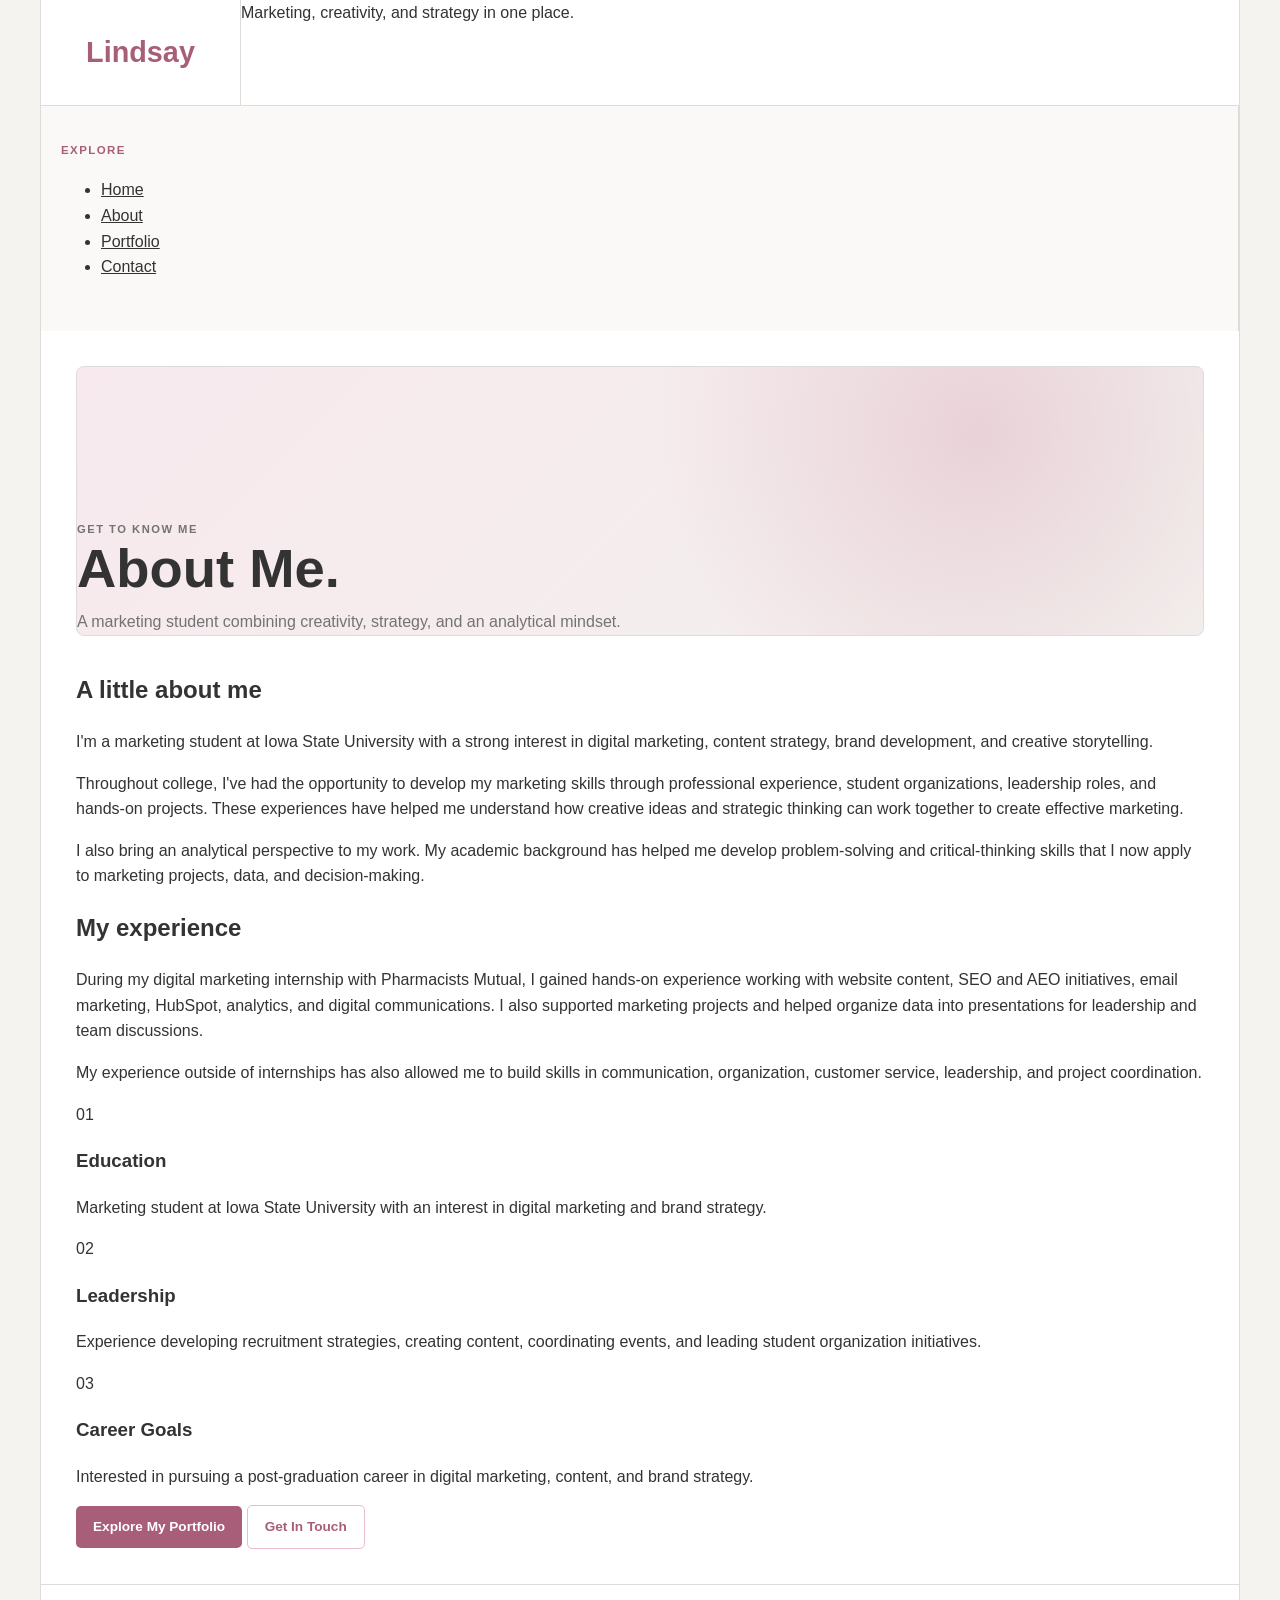
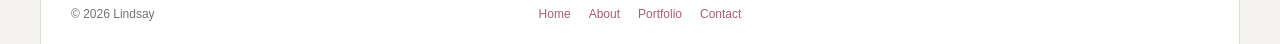
==== about.html @ ddfa50b0 "Create about.html" ====
<!DOCTYPE html>
<html lang="en">

<head>
    <meta charset="UTF-8">
    <meta name="viewport" content="width=device-width, initial-scale=1.0">

    <title>Lindsay | About</title>

    <link rel="stylesheet" href="styles.css">
</head>


<body>

    <div class="site-wrapper">


        <!-- HEADER -->

        <header class="site-header">

            <div class="header-top">

                <a href="index.html" class="logo">
                    Lindsay
                </a>

                <div class="header-description">
                    Marketing, creativity, and strategy in one place.
                </div>

            </div>

            <div id="navigation"></div>

        </header>



        <!-- WEBSITE CONTENT -->

        <div class="content-grid">


            <!-- LEFT SIDEBAR -->

            <aside class="left-sidebar">

                <div class="sidebar-title">
                    Explore
                </div>

                <ul class="sidebar-links">

                    <li>
                        <a href="index.html">
                            Home
                        </a>
                    </li>

                    <li>
                        <a href="about.html">
                            About
                        </a>
                    </li>

                    <li>
                        <a href="portfolio.html">
                            Portfolio
                        </a>
                    </li>

                    <li>
                        <a href="contact.html">
                            Contact
                        </a>
                    </li>

                </ul>

            </aside>



            <!-- MAIN CONTENT -->

            <main class="main-content">


                <!-- PAGE INTRO -->

                <section class="hero">

                    <div class="hero-content">

                        <p class="eyebrow">
                            GET TO KNOW ME
                        </p>

                        <h1>
                            About <span>Me.</span>
                        </h1>

                        <p>
                            A marketing student combining creativity,
                            strategy, and an analytical mindset.
                        </p>

                    </div>

                </section>



                <!-- ABOUT ME -->

                <section>

                    <h2 class="content-title">
                        A little about me
                    </h2>

                    <p>
                        I'm a marketing student at Iowa State University
                        with a strong interest in digital marketing,
                        content strategy, brand development, and creative
                        storytelling.
                    </p>

                    <p>
                        Throughout college, I've had the opportunity to
                        develop my marketing skills through professional
                        experience, student organizations, leadership roles,
                        and hands-on projects. These experiences have helped
                        me understand how creative ideas and strategic
                        thinking can work together to create effective
                        marketing.
                    </p>

                    <p>
                        I also bring an analytical perspective to my work.
                        My academic background has helped me develop
                        problem-solving and critical-thinking skills that
                        I now apply to marketing projects, data, and
                        decision-making.
                    </p>

                </section>



                <!-- EXPERIENCE -->

                <section>

                    <h2 class="content-title">
                        My experience
                    </h2>

                    <p>
                        During my digital marketing internship with
                        Pharmacists Mutual, I gained hands-on experience
                        working with website content, SEO and AEO initiatives,
                        email marketing, HubSpot, analytics, and digital
                        communications. I also supported marketing projects
                        and helped organize data into presentations for
                        leadership and team discussions.
                    </p>

                    <p>
                        My experience outside of internships has also allowed
                        me to build skills in communication, organization,
                        customer service, leadership, and project
                        coordination.
                    </p>

                </section>



                <!-- THREE CARDS -->

                <div class="card-grid">


                    <article class="card">

                        <div class="card-number">
                            01
                        </div>

                        <h3>
                            Education
                        </h3>

                        <p>
                            Marketing student at Iowa State University
                            with an interest in digital marketing and
                            brand strategy.
                        </p>

                    </article>



                    <article class="card">

                        <div class="card-number">
                            02
                        </div>

                        <h3>
                            Leadership
                        </h3>

                        <p>
                            Experience developing recruitment strategies,
                            creating content, coordinating events, and
                            leading student organization initiatives.
                        </p>

                    </article>



                    <article class="card">

                        <div class="card-number">
                            03
                        </div>

                        <h3>
                            Career Goals
                        </h3>

                        <p>
                            Interested in pursuing a post-graduation career
                            in digital marketing, content, and brand strategy.
                        </p>

                    </article>


                </div>



                <!-- BUTTON -->

                <div class="hero-buttons">

                    <a href="portfolio.html" class="button">
                        Explore My Portfolio
                    </a>

                    <a href="contact.html" class="button button-outline">
                        Get In Touch
                    </a>

                </div>


            </main>

        </div>



        <!-- FOOTER -->

        <footer class="site-footer">

            <p>
                © 2026 Lindsay
            </p>

            <div class="footer-links">

                <a href="index.html">
                    Home
                </a>

                <a href="about.html">
                    About
                </a>

                <a href="portfolio.html">
                    Portfolio
                </a>

                <a href="contact.html">
                    Contact
                </a>

            </div>

        </footer>


    </div>


    <script src="nav.js"></script>

</body>

</html>
---- styles.css ----
/* =========================================
   COLOR VARIABLES
========================================= */

:root {

    --background: #f4f3f0;

    --white: #ffffff;

    --soft-pink: #f7e8ed;

    --light-pink: #e8bdca;

    --pink: #c77f99;

    --dark-pink: #a85e78;

    --text: #333333;

    --muted: #737373;

    --border: #dedbd8;

}


/* =========================================
   GENERAL
========================================= */

* {
    box-sizing: border-box;
}


html {
    scroll-behavior: smooth;
}


body {

    margin: 0;

    font-family:
        Arial,
        Helvetica,
        sans-serif;

    color: var(--text);

    background: var(--background);

    line-height: 1.6;

}


a {
    color: inherit;
}


.site-wrapper {

    width: min(1200px, 94vw);

    min-height: 100vh;

    margin: 0 auto;

    background: var(--white);

    border-left: 1px solid var(--border);

    border-right: 1px solid var(--border);

}



/* =========================================
   HEADER
========================================= */

.site-header {

    border-bottom: 1px solid var(--border);

}


.header-top {

    display: grid;

    grid-template-columns: 200px 1fr;

    min-height: 105px;

}


.logo {

    display: flex;

    align-items: center;

    justify-content: center;

    padding: 20px;

    color: var(--dark-pink);

    text-decoration: none;

    font-size: 1.8rem;

    font-weight: 700;

    border-right: 1px solid var(--border);

}


.header-info {

    display: flex;

    align-items: center;

    padding: 25px 35px;

}


.header-info p {

    max-width: 650px;

    margin: 0;

    color: var(--muted);

    font-size: 0.9rem;

}



/* =========================================
   PRIMARY NAVIGATION
========================================= */

.primary-nav {

    border-top: 1px solid var(--border);

    background: var(--white);

}


.nav-list {

    display: flex;

    justify-content: center;

    align-items: center;

    gap: 0;

    list-style: none;

    margin: 0;

    padding: 0;

}


.nav-list li {
    margin: 0;
}


.nav-list a {

    display: block;

    padding: 12px 30px;

    color: var(--text);

    text-decoration: none;

    font-size: 0.9rem;

    border-left: 1px solid transparent;

    border-right: 1px solid transparent;

    transition: 0.2s ease;

}


.nav-list a:hover {

    color: var(--dark-pink);

    background: var(--soft-pink);

}


.nav-list a.active {

    color: var(--dark-pink);

    background: var(--soft-pink);

}



/* =========================================
   MAIN THREE-COLUMN LAYOUT
========================================= */

.website-layout {

    display: grid;

    grid-template-columns:
        180px
        minmax(0, 1fr)
        210px;

    min-height: 650px;

}



/* =========================================
   LEFT SIDEBAR
========================================= */

.left-sidebar {

    padding: 35px 20px;

    background: #faf9f7;

    border-right: 1px solid var(--border);

}


.sidebar-title {

    margin: 0 0 18px;

    color: var(--dark-pink);

    font-size: 0.72rem;

    font-weight: 700;

    text-transform: uppercase;

    letter-spacing: 1.4px;

}


.sidebar-nav {

    list-style: none;

    padding: 0;

    margin: 0;

}


.sidebar-nav li {

    margin-bottom: 4px;

}


.sidebar-nav a {

    display: block;

    padding: 8px 10px;

    color: var(--muted);

    text-decoration: none;

    border-radius: 5px;

    font-size: 0.86rem;

    transition: 0.2s ease;

}


.sidebar-nav a:hover {

    color: var(--dark-pink);

    background: var(--soft-pink);

}



/* =========================================
   MAIN CONTENT
========================================= */

.main-content {

    min-width: 0;

    padding: 35px;

}



/* =========================================
   HERO
========================================= */

.hero {

    position: relative;

    min-height: 270px;

    margin-bottom: 35px;

    display: flex;

    align-items: flex-end;

    overflow: hidden;

    border-radius: 8px;

    background:

        linear-gradient(
            135deg,
            #f7e9ee,
            #f3f0ed
        );

    border: 1px solid var(--border);

}


/*
    This is currently a styled placeholder.

    Later, you can replace the background
    with an actual image.
*/

.hero::before {

    content: "";

    position: absolute;

    inset: 0;

    background:

        radial-gradient(
            circle at 80% 25%,
            rgba(199, 127, 153, 0.25),
            transparent 35%
        );

}


.hero-overlay {

    position: relative;

    z-index: 1;

    padding: 35px;

}


.hero h1 {

    margin: 0 0 10px;

    font-size: clamp(2rem, 5vw, 3.4rem);

    line-height: 1.1;

}


.hero p {

    max-width: 560px;

    margin: 0;

    color: var(--muted);

}



/* =========================================
   EYEBROW
========================================= */

.eyebrow {

    margin: 0 0 10px;

    color: var(--dark-pink);

    font-size: 0.7rem;

    font-weight: 700;

    letter-spacing: 1.5px;

}



/* =========================================
   MAIN CONTENT
========================================= */

.content-section {

    max-width: 720px;

}


.content-section h2 {

    margin: 0 0 20px;

    font-size: 1.8rem;

    line-height: 1.3;

}


.content-section p {

    color: var(--muted);

    font-size: 0.93rem;

}



/* =========================================
   BUTTONS
========================================= */

.content-buttons {

    display: flex;

    flex-wrap: wrap;

    gap: 10px;

    margin-top: 25px;

}


.button {

    display: inline-block;

    padding: 10px 17px;

    color: white;

    background: var(--dark-pink);

    border-radius: 5px;

    text-decoration: none;

    font-size: 0.85rem;

    font-weight: 600;

    transition: 0.2s ease;

}


.button:hover {

    background: #8f5067;

    transform: translateY(-1px);

}


.button-outline {

    color: var(--dark-pink);

    background: white;

    border: 1px solid var(--light-pink);

}


.button-outline:hover {

    background: var(--soft-pink);

}



/* =========================================
   RIGHT SIDEBAR
========================================= */

.right-sidebar {

    padding: 35px 18px;

    border-left: 1px solid var(--border);

    background: #fcfbfa;

}


.sticky-content {

    position: sticky;

    top: 25px;

}


.side-card {

    padding: 15px 0;

    margin-bottom: 15px;

    border-bottom: 1px solid var(--border);

}


.side-card h3 {

    margin: 0 0 5px;

    font-size: 0.95rem;

}


.side-card p {

    margin: 0 0 8px;

    color: var(--muted);

    font-size: 0.78rem;

    line-height: 1.5;

}


.side-card a {

    color: var(--dark-pink);

    text-decoration: none;

    font-size: 0.76rem;

    font-weight: 600;

}


.side-card a:hover {

    text-decoration: underline;

}



/* =========================================
   SOCIAL LINKS
========================================= */

.social-links {

    margin-top: 30px;

}


.social-links a {

    display: block;

    margin-bottom: 8px;

    color: var(--muted);

    text-decoration: none;

    font-size: 0.8rem;

}


.social-links a:hover {

    color: var(--dark-pink);

}



/* =========================================
   FOOTER
========================================= */

.site-footer {

    display: grid;

    grid-template-columns: 1fr auto 1fr;

    align-items: center;

    gap: 20px;

    padding: 20px 30px;

    border-top: 1px solid var(--border);

    color: var(--muted);

    font-size: 0.75rem;

}


.site-footer p {

    margin: 0;

}


.site-footer > div:last-child {

    text-align: right;

}


.site-footer a {

    color: var(--dark-pink);

    text-decoration: none;

}


.footer-links {

    display: flex;

    gap: 18px;

}


.footer-links a:hover {

    text-decoration: underline;

}



/* =========================================
   TABLET
========================================= */

@media (max-width: 900px) {

    .website-layout {

        grid-template-columns:
            150px
            minmax(0, 1fr);

    }


    .right-sidebar {

        display: none;

    }

}



/* =========================================
   MOBILE
========================================= */

@media (max-width: 650px) {

    .header-top {

        grid-template-columns: 1fr;

    }


    .logo {

        min-height: 75px;

        border-right: none;

        border-bottom: 1px solid var(--border);

    }


    .header-info {

        padding: 20px 25px;

    }


    .nav-list {

        flex-wrap: wrap;

    }


    .nav-list a {

        padding: 10px 15px;

    }


    .website-layout {

        grid-template-columns: 1fr;

    }


    .left-sidebar {

        border-right: none;

        border-bottom: 1px solid var(--border);

        padding: 20px 25px;

    }


    .sidebar-nav {

        display: flex;

        flex-wrap: wrap;

        gap: 5px;

    }


    .sidebar-nav li {

        margin: 0;

    }


    .main-content {

        padding: 25px;

    }


    .hero {

        min-height: 300px;

    }


    .site-footer {

        grid-template-columns: 1fr;

        text-align: center;

    }


    .site-footer > div:last-child {

        text-align: center;

    }


    .footer-links {

        justify-content: center;

        flex-wrap: wrap;

    }

}
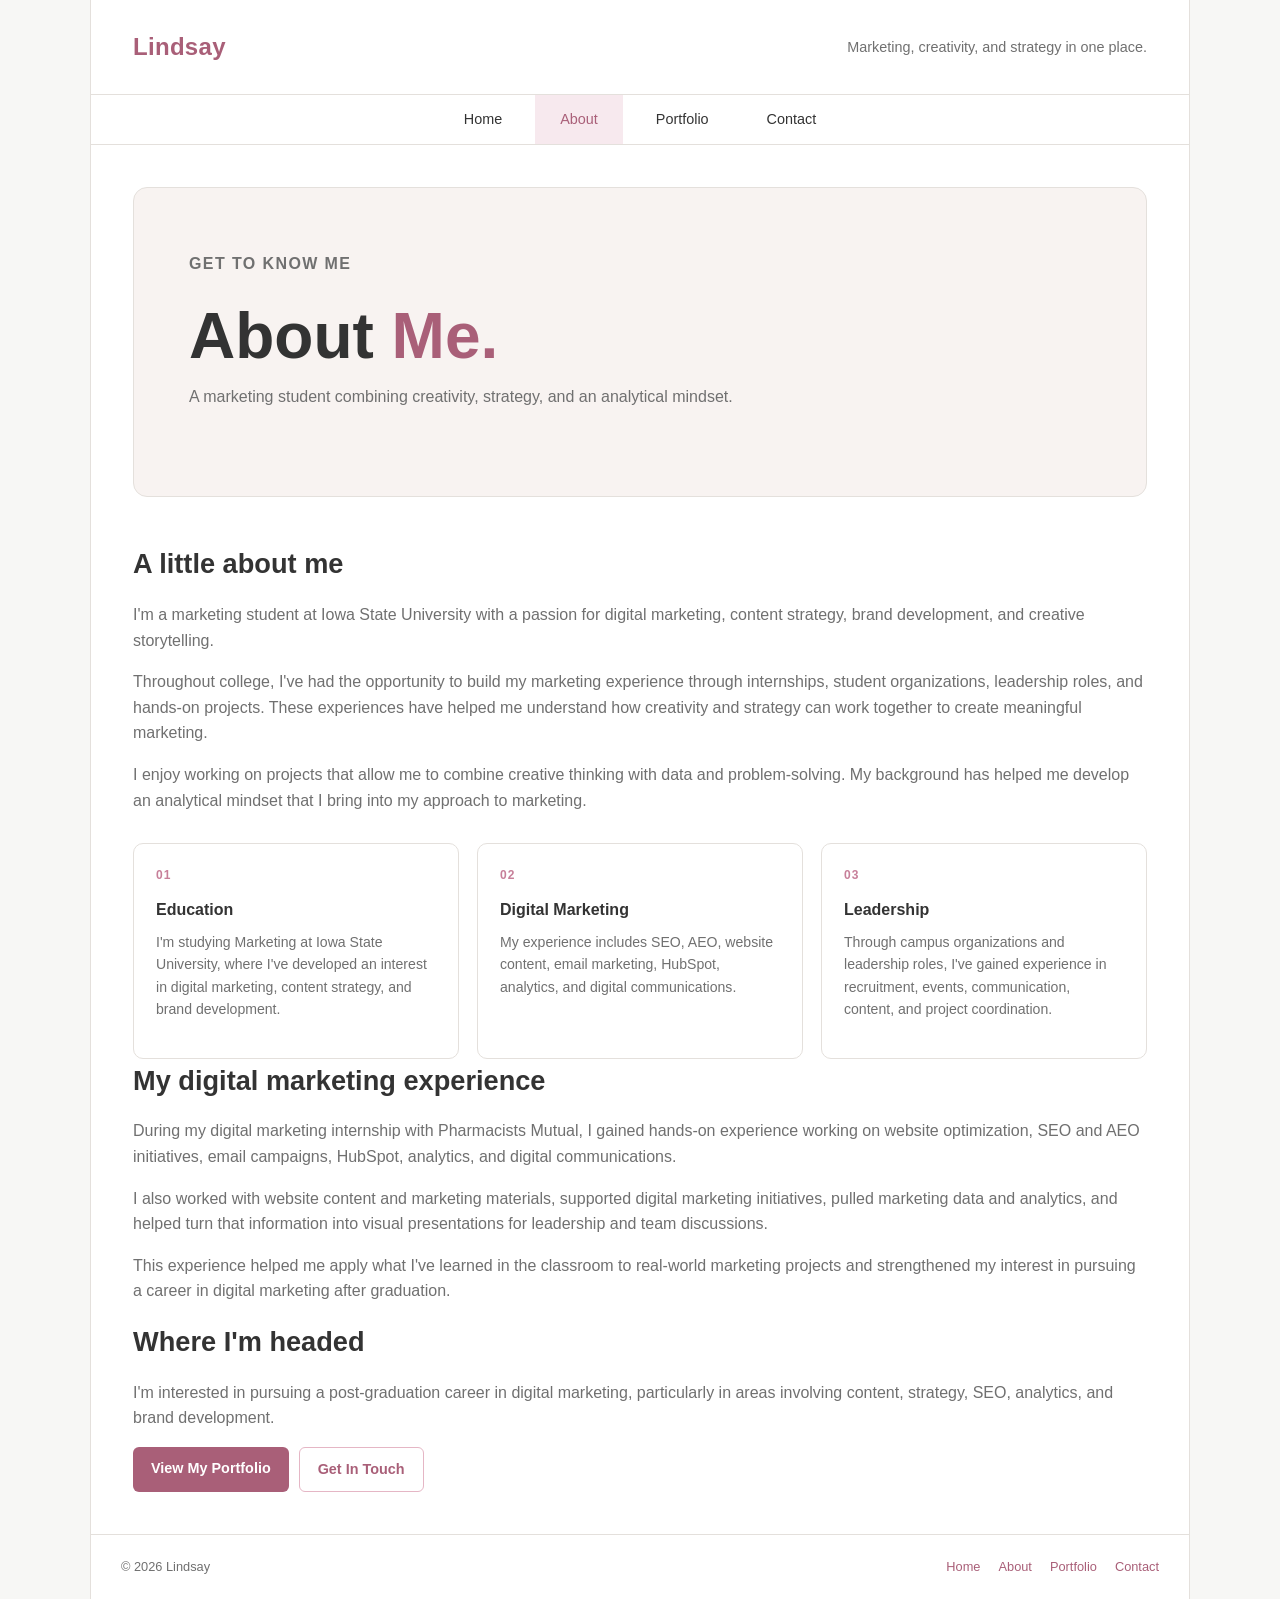
==== commit c402adc4: "Create about.html" ====
--- a/about.html
+++ b/about.html
@@ -22,36 +22,26 @@
 
             <div class="header-top">
 
+                <!-- LOGO -->
                 <a href="index.html" class="logo">
                     Lindsay
                 </a>
 
+
+                <!-- HEADER DESCRIPTION -->
                 <div class="header-description">
                     Marketing, creativity, and strategy in one place.
                 </div>
 
             </div>
 
-            <div id="navigation"></div>
-
-        </header>
-
-
-
-        <!-- WEBSITE CONTENT -->
-
-        <div class="content-grid">
-
-
-            <!-- LEFT SIDEBAR -->
-
-            <aside class="left-sidebar">
-
-                <div class="sidebar-title">
-                    Explore
-                </div>
-
-                <ul class="sidebar-links">
+
+
+            <!-- PRIMARY NAVIGATION -->
+
+            <nav class="primary-nav">
+
+                <ul class="nav-list">
 
                     <li>
                         <a href="index.html">
@@ -79,179 +69,198 @@
 
                 </ul>
 
-            </aside>
-
-
-
-            <!-- MAIN CONTENT -->
-
-            <main class="main-content">
-
-
-                <!-- PAGE INTRO -->
-
-                <section class="hero">
-
-                    <div class="hero-content">
-
-                        <p class="eyebrow">
-                            GET TO KNOW ME
-                        </p>
-
-                        <h1>
-                            About <span>Me.</span>
-                        </h1>
-
-                        <p>
-                            A marketing student combining creativity,
-                            strategy, and an analytical mindset.
-                        </p>
-
+            </nav>
+
+        </header>
+
+
+
+        <!-- MAIN CONTENT -->
+
+        <main class="main-content">
+
+
+            <!-- ABOUT HERO -->
+
+            <section class="hero">
+
+                <div class="hero-content">
+
+                    <p class="eyebrow">
+                        GET TO KNOW ME
+                    </p>
+
+                    <h1>
+                        About <span>Me.</span>
+                    </h1>
+
+                    <p>
+                        A marketing student combining creativity,
+                        strategy, and an analytical mindset.
+                    </p>
+
+                </div>
+
+            </section>
+
+
+
+            <!-- ABOUT ME -->
+
+            <section>
+
+                <h2 class="content-title">
+                    A little about me
+                </h2>
+
+                <p>
+                    I'm a marketing student at Iowa State University with
+                    a passion for digital marketing, content strategy,
+                    brand development, and creative storytelling.
+                </p>
+
+                <p>
+                    Throughout college, I've had the opportunity to build
+                    my marketing experience through internships, student
+                    organizations, leadership roles, and hands-on projects.
+                    These experiences have helped me understand how
+                    creativity and strategy can work together to create
+                    meaningful marketing.
+                </p>
+
+                <p>
+                    I enjoy working on projects that allow me to combine
+                    creative thinking with data and problem-solving. My
+                    background has helped me develop an analytical mindset
+                    that I bring into my approach to marketing.
+                </p>
+
+            </section>
+
+
+
+            <!-- EDUCATION & EXPERIENCE -->
+
+            <div class="card-grid">
+
+
+                <article class="card">
+
+                    <div class="card-number">
+                        01
                     </div>
 
-                </section>
-
-
-
-                <!-- ABOUT ME -->
-
-                <section>
-
-                    <h2 class="content-title">
-                        A little about me
-                    </h2>
+                    <h3>
+                        Education
+                    </h3>
 
                     <p>
-                        I'm a marketing student at Iowa State University
-                        with a strong interest in digital marketing,
-                        content strategy, brand development, and creative
-                        storytelling.
-                    </p>
+                        I'm studying Marketing at Iowa State University,
+                        where I've developed an interest in digital
+                        marketing, content strategy, and brand development.
+                    </p>
+
+                </article>
+
+
+
+                <article class="card">
+
+                    <div class="card-number">
+                        02
+                    </div>
+
+                    <h3>
+                        Digital Marketing
+                    </h3>
 
                     <p>
-                        Throughout college, I've had the opportunity to
-                        develop my marketing skills through professional
-                        experience, student organizations, leadership roles,
-                        and hands-on projects. These experiences have helped
-                        me understand how creative ideas and strategic
-                        thinking can work together to create effective
-                        marketing.
-                    </p>
+                        My experience includes SEO, AEO, website content,
+                        email marketing, HubSpot, analytics, and digital
+                        communications.
+                    </p>
+
+                </article>
+
+
+
+                <article class="card">
+
+                    <div class="card-number">
+                        03
+                    </div>
+
+                    <h3>
+                        Leadership
+                    </h3>
 
                     <p>
-                        I also bring an analytical perspective to my work.
-                        My academic background has helped me develop
-                        problem-solving and critical-thinking skills that
-                        I now apply to marketing projects, data, and
-                        decision-making.
-                    </p>
-
-                </section>
-
-
-
-                <!-- EXPERIENCE -->
-
-                <section>
-
-                    <h2 class="content-title">
-                        My experience
-                    </h2>
-
-                    <p>
-                        During my digital marketing internship with
-                        Pharmacists Mutual, I gained hands-on experience
-                        working with website content, SEO and AEO initiatives,
-                        email marketing, HubSpot, analytics, and digital
-                        communications. I also supported marketing projects
-                        and helped organize data into presentations for
-                        leadership and team discussions.
-                    </p>
-
-                    <p>
-                        My experience outside of internships has also allowed
-                        me to build skills in communication, organization,
-                        customer service, leadership, and project
-                        coordination.
-                    </p>
-
-                </section>
-
-
-
-                <!-- THREE CARDS -->
-
-                <div class="card-grid">
-
-
-                    <article class="card">
-
-                        <div class="card-number">
-                            01
-                        </div>
-
-                        <h3>
-                            Education
-                        </h3>
-
-                        <p>
-                            Marketing student at Iowa State University
-                            with an interest in digital marketing and
-                            brand strategy.
-                        </p>
-
-                    </article>
-
-
-
-                    <article class="card">
-
-                        <div class="card-number">
-                            02
-                        </div>
-
-                        <h3>
-                            Leadership
-                        </h3>
-
-                        <p>
-                            Experience developing recruitment strategies,
-                            creating content, coordinating events, and
-                            leading student organization initiatives.
-                        </p>
-
-                    </article>
-
-
-
-                    <article class="card">
-
-                        <div class="card-number">
-                            03
-                        </div>
-
-                        <h3>
-                            Career Goals
-                        </h3>
-
-                        <p>
-                            Interested in pursuing a post-graduation career
-                            in digital marketing, content, and brand strategy.
-                        </p>
-
-                    </article>
-
-
-                </div>
-
-
-
-                <!-- BUTTON -->
+                        Through campus organizations and leadership roles,
+                        I've gained experience in recruitment, events,
+                        communication, content, and project coordination.
+                    </p>
+
+                </article>
+
+
+            </div>
+
+
+
+            <!-- PHARMACISTS MUTUAL EXPERIENCE -->
+
+            <section>
+
+                <h2 class="content-title">
+                    My digital marketing experience
+                </h2>
+
+                <p>
+                    During my digital marketing internship with Pharmacists
+                    Mutual, I gained hands-on experience working on website
+                    optimization, SEO and AEO initiatives, email campaigns,
+                    HubSpot, analytics, and digital communications.
+                </p>
+
+                <p>
+                    I also worked with website content and marketing
+                    materials, supported digital marketing initiatives,
+                    pulled marketing data and analytics, and helped turn
+                    that information into visual presentations for
+                    leadership and team discussions.
+                </p>
+
+                <p>
+                    This experience helped me apply what I've learned in
+                    the classroom to real-world marketing projects and
+                    strengthened my interest in pursuing a career in
+                    digital marketing after graduation.
+                </p>
+
+            </section>
+
+
+
+            <!-- CAREER GOAL -->
+
+            <section>
+
+                <h2 class="content-title">
+                    Where I'm headed
+                </h2>
+
+                <p>
+                    I'm interested in pursuing a post-graduation career in
+                    digital marketing, particularly in areas involving
+                    content, strategy, SEO, analytics, and brand
+                    development.
+                </p>
+
 
                 <div class="hero-buttons">
 
                     <a href="portfolio.html" class="button">
-                        Explore My Portfolio
+                        View My Portfolio
                     </a>
 
                     <a href="contact.html" class="button button-outline">
@@ -260,10 +269,10 @@
 
                 </div>
 
-
-            </main>
-
-        </div>
+            </section>
+
+
+        </main>
 
 
 
@@ -301,6 +310,9 @@
     </div>
 
 
+
+    <!-- NAVIGATION JAVASCRIPT -->
+
     <script src="nav.js"></script>
 
 </body>
--- a/styles.css
+++ b/styles.css
@@ -1,43 +1,36 @@
-/* =========================================
+/* =====================================
    COLOR VARIABLES
-========================================= */
+===================================== */
 
 :root {
 
-    --background: #f4f3f0;
-
-    --white: #ffffff;
-
-    --soft-pink: #f7e8ed;
-
-    --light-pink: #e8bdca;
-
-    --pink: #c77f99;
-
-    --dark-pink: #a85e78;
+    --background: #f7f7f5;
+    --surface: #ffffff;
+
+    --soft-pink: #f7e9ee;
+    --light-pink: #e5b6c5;
+    --accent: #c77f99;
+    --accent-dark: #a95f78;
 
     --text: #333333;
-
-    --muted: #737373;
-
-    --border: #dedbd8;
-
-}
-
-
-/* =========================================
+    --muted: #707070;
+
+    --border: #e4e0dc;
+}
+
+
+
+/* =====================================
    GENERAL
-========================================= */
+===================================== */
 
 * {
     box-sizing: border-box;
 }
 
-
 html {
     scroll-behavior: smooth;
 }
-
 
 body {
 
@@ -53,9 +46,7 @@
     background: var(--background);
 
     line-height: 1.6;
-
-}
-
+}
 
 a {
     color: inherit;
@@ -64,813 +55,654 @@
 
 .site-wrapper {
 
-    width: min(1200px, 94vw);
+    width: min(1100px, 92vw);
 
     min-height: 100vh;
 
     margin: 0 auto;
 
-    background: var(--white);
+    background: var(--surface);
 
     border-left: 1px solid var(--border);
-
     border-right: 1px solid var(--border);
-
-}
-
-
-
-/* =========================================
+}
+
+
+
+/* =====================================
    HEADER
-========================================= */
+===================================== */
 
 .site-header {
-
     border-bottom: 1px solid var(--border);
-
 }
 
 
 .header-top {
 
+    display: flex;
+
+    align-items: center;
+
+    justify-content: space-between;
+
+    padding: 28px 42px;
+}
+
+
+.logo {
+
+    color: var(--accent-dark);
+
+    text-decoration: none;
+
+    font-size: 1.5rem;
+
+    font-weight: 700;
+
+    letter-spacing: 0.3px;
+}
+
+
+.header-description {
+
+    max-width: 520px;
+
+    color: var(--muted);
+
+    font-size: 0.9rem;
+
+    text-align: right;
+}
+
+
+
+/* =====================================
+   PRIMARY NAVIGATION
+===================================== */
+
+.primary-nav {
+
+    border-top: 1px solid var(--border);
+
+    background: var(--surface);
+}
+
+
+.nav-list {
+
+    display: flex;
+
+    justify-content: center;
+
+    gap: 8px;
+
+    list-style: none;
+
+    padding: 0;
+
+    margin: 0;
+}
+
+
+.nav-list a {
+
+    display: block;
+
+    padding: 13px 25px;
+
+    color: var(--text);
+
+    text-decoration: none;
+
+    font-size: 0.9rem;
+
+    transition:
+        color 0.2s ease,
+        background 0.2s ease;
+}
+
+
+.nav-list a:hover,
+.nav-list a.active {
+
+    color: var(--accent-dark);
+
+    background: var(--soft-pink);
+}
+
+
+
+/* =====================================
+   CONTENT LAYOUT
+===================================== */
+
+.content-grid {
+
     display: grid;
 
-    grid-template-columns: 200px 1fr;
-
-    min-height: 105px;
-
-}
-
-
-.logo {
+    grid-template-columns: 180px 1fr;
+
+    min-height: 600px;
+}
+
+
+
+/* =====================================
+   LEFT SIDEBAR
+===================================== */
+
+.left-sidebar {
+
+    padding: 35px 22px;
+
+    background: #faf9f7;
+
+    border-right: 1px solid var(--border);
+}
+
+
+.sidebar-title {
+
+    margin: 0 0 18px;
+
+    color: var(--accent-dark);
+
+    font-size: 0.75rem;
+
+    font-weight: 700;
+
+    text-transform: uppercase;
+
+    letter-spacing: 1.2px;
+}
+
+
+.sidebar-links {
+
+    list-style: none;
+
+    padding: 0;
+
+    margin: 0;
+}
+
+
+.sidebar-links li {
+
+    margin-bottom: 5px;
+}
+
+
+.sidebar-links a {
+
+    display: block;
+
+    padding: 8px 10px;
+
+    color: var(--muted);
+
+    text-decoration: none;
+
+    border-radius: 6px;
+
+    font-size: 0.88rem;
+
+    transition: 0.2s ease;
+}
+
+
+.sidebar-links a:hover {
+
+    color: var(--accent-dark);
+
+    background: var(--soft-pink);
+}
+
+
+
+/* =====================================
+   MAIN CONTENT
+===================================== */
+
+.main-content {
+
+    padding: 42px;
+}
+
+
+.main-content p {
+
+    color: var(--muted);
+}
+
+
+
+/* =====================================
+   HERO
+===================================== */
+
+.hero {
 
     display: flex;
 
     align-items: center;
 
-    justify-content: center;
-
-    padding: 20px;
-
-    color: var(--dark-pink);
+    min-height: 310px;
+
+    padding: 55px;
+
+    margin-bottom: 45px;
+
+    background: #f8f3f1;
+
+    border: 1px solid var(--border);
+
+    border-radius: 14px;
+}
+
+
+.hero-content {
+
+    max-width: 680px;
+}
+
+
+.eyebrow {
+
+    margin: 0 0 12px;
+
+    color: var(--accent-dark);
+
+    font-size: 0.72rem;
+
+    font-weight: 700;
+
+    letter-spacing: 1.4px;
+}
+
+
+.hero h1 {
+
+    margin: 0 0 12px;
+
+    color: var(--text);
+
+    font-size: clamp(2.3rem, 5vw, 4rem);
+
+    line-height: 1.1;
+}
+
+
+.hero h1 span {
+
+    color: var(--accent-dark);
+}
+
+
+.hero p {
+
+    max-width: 580px;
+
+    margin: 0 0 25px;
+
+    color: var(--muted);
+
+    font-size: 1rem;
+}
+
+
+
+/* =====================================
+   BUTTONS
+===================================== */
+
+.hero-buttons {
+
+    display: flex;
+
+    flex-wrap: wrap;
+
+    gap: 10px;
+}
+
+
+.button {
+
+    display: inline-block;
+
+    padding: 10px 18px;
+
+    color: white;
+
+    background: var(--accent-dark);
+
+    border-radius: 6px;
 
     text-decoration: none;
 
-    font-size: 1.8rem;
+    font-size: 0.9rem;
+
+    font-weight: 600;
+
+    transition: 0.2s ease;
+}
+
+
+.button:hover {
+
+    background: #8e4f65;
+
+    transform: translateY(-1px);
+}
+
+
+.button-outline {
+
+    color: var(--accent-dark);
+
+    background: white;
+
+    border: 1px solid var(--light-pink);
+}
+
+
+.button-outline:hover {
+
+    background: var(--soft-pink);
+}
+
+
+
+/* =====================================
+   CONTENT HEADINGS
+===================================== */
+
+.content-title {
+
+    margin: 0 0 12px;
+
+    color: var(--text);
+
+    font-size: 1.7rem;
+}
+
+
+.keyword {
+
+    color: var(--accent-dark);
+
+    font-weight: 600;
+}
+
+
+
+/* =====================================
+   CARDS
+===================================== */
+
+.card-grid {
+
+    display: grid;
+
+    grid-template-columns:
+        repeat(3, 1fr);
+
+    gap: 18px;
+
+    margin-top: 30px;
+}
+
+
+.card {
+
+    padding: 22px;
+
+    background: var(--surface);
+
+    border: 1px solid var(--border);
+
+    border-radius: 10px;
+
+    transition: 0.2s ease;
+}
+
+
+.card:hover {
+
+    transform: translateY(-3px);
+
+    border-color: var(--light-pink);
+}
+
+
+.card-number {
+
+    margin-bottom: 12px;
+
+    color: var(--accent);
+
+    font-size: 0.75rem;
 
     font-weight: 700;
 
-    border-right: 1px solid var(--border);
-
-}
-
-
-.header-info {
+    letter-spacing: 1px;
+}
+
+
+.card h3 {
+
+    margin: 0 0 8px;
+
+    color: var(--text);
+
+    font-size: 1rem;
+}
+
+
+.card p {
+
+    margin: 0 0 15px;
+
+    font-size: 0.88rem;
+}
+
+
+.card-link {
+
+    color: var(--accent-dark);
+
+    text-decoration: none;
+
+    font-size: 0.82rem;
+
+    font-weight: 600;
+}
+
+
+.card-link:hover {
+
+    text-decoration: underline;
+}
+
+
+
+/* =====================================
+   FOOTER
+===================================== */
+
+.site-footer {
 
     display: flex;
 
+    justify-content: space-between;
+
     align-items: center;
 
-    padding: 25px 35px;
-
-}
-
-
-.header-info p {
-
-    max-width: 650px;
+    padding: 22px 30px;
+
+    border-top: 1px solid var(--border);
+
+    color: var(--muted);
+
+    font-size: 0.8rem;
+}
+
+
+.site-footer p {
 
     margin: 0;
-
-    color: var(--muted);
-
-    font-size: 0.9rem;
-
-}
-
-
-
-/* =========================================
-   PRIMARY NAVIGATION
-========================================= */
-
-.primary-nav {
-
-    border-top: 1px solid var(--border);
-
-    background: var(--white);
-
-}
-
-
-.nav-list {
+}
+
+
+.footer-links {
 
     display: flex;
 
-    justify-content: center;
-
-    align-items: center;
-
-    gap: 0;
-
-    list-style: none;
-
-    margin: 0;
-
-    padding: 0;
-
-}
-
-
-.nav-list li {
-    margin: 0;
-}
-
-
-.nav-list a {
-
-    display: block;
-
-    padding: 12px 30px;
-
-    color: var(--text);
+    gap: 18px;
+}
+
+
+.footer-links a {
+
+    color: var(--accent-dark);
 
     text-decoration: none;
-
-    font-size: 0.9rem;
-
-    border-left: 1px solid transparent;
-
-    border-right: 1px solid transparent;
-
-    transition: 0.2s ease;
-
-}
-
-
-.nav-list a:hover {
-
-    color: var(--dark-pink);
-
-    background: var(--soft-pink);
-
-}
-
-
-.nav-list a.active {
-
-    color: var(--dark-pink);
-
-    background: var(--soft-pink);
-
-}
-
-
-
-/* =========================================
-   MAIN THREE-COLUMN LAYOUT
-========================================= */
-
-.website-layout {
-
-    display: grid;
-
-    grid-template-columns:
-        180px
-        minmax(0, 1fr)
-        210px;
-
-    min-height: 650px;
-
-}
-
-
-
-/* =========================================
-   LEFT SIDEBAR
-========================================= */
-
-.left-sidebar {
-
-    padding: 35px 20px;
-
-    background: #faf9f7;
-
-    border-right: 1px solid var(--border);
-
-}
-
-
-.sidebar-title {
-
-    margin: 0 0 18px;
-
-    color: var(--dark-pink);
-
-    font-size: 0.72rem;
-
-    font-weight: 700;
-
-    text-transform: uppercase;
-
-    letter-spacing: 1.4px;
-
-}
-
-
-.sidebar-nav {
-
-    list-style: none;
-
-    padding: 0;
-
-    margin: 0;
-
-}
-
-
-.sidebar-nav li {
-
-    margin-bottom: 4px;
-
-}
-
-
-.sidebar-nav a {
-
-    display: block;
-
-    padding: 8px 10px;
-
-    color: var(--muted);
-
-    text-decoration: none;
-
-    border-radius: 5px;
-
-    font-size: 0.86rem;
-
-    transition: 0.2s ease;
-
-}
-
-
-.sidebar-nav a:hover {
-
-    color: var(--dark-pink);
-
-    background: var(--soft-pink);
-
-}
-
-
-
-/* =========================================
-   MAIN CONTENT
-========================================= */
-
-.main-content {
-
-    min-width: 0;
-
-    padding: 35px;
-
-}
-
-
-
-/* =========================================
-   HERO
-========================================= */
-
-.hero {
-
-    position: relative;
-
-    min-height: 270px;
-
-    margin-bottom: 35px;
-
-    display: flex;
-
-    align-items: flex-end;
-
-    overflow: hidden;
-
-    border-radius: 8px;
-
-    background:
-
-        linear-gradient(
-            135deg,
-            #f7e9ee,
-            #f3f0ed
-        );
-
-    border: 1px solid var(--border);
-
-}
-
-
-/*
-    This is currently a styled placeholder.
-
-    Later, you can replace the background
-    with an actual image.
-*/
-
-.hero::before {
-
-    content: "";
-
-    position: absolute;
-
-    inset: 0;
-
-    background:
-
-        radial-gradient(
-            circle at 80% 25%,
-            rgba(199, 127, 153, 0.25),
-            transparent 35%
-        );
-
-}
-
-
-.hero-overlay {
-
-    position: relative;
-
-    z-index: 1;
-
-    padding: 35px;
-
-}
-
-
-.hero h1 {
-
-    margin: 0 0 10px;
-
-    font-size: clamp(2rem, 5vw, 3.4rem);
-
-    line-height: 1.1;
-
-}
-
-
-.hero p {
-
-    max-width: 560px;
-
-    margin: 0;
-
-    color: var(--muted);
-
-}
-
-
-
-/* =========================================
-   EYEBROW
-========================================= */
-
-.eyebrow {
-
-    margin: 0 0 10px;
-
-    color: var(--dark-pink);
-
-    font-size: 0.7rem;
-
-    font-weight: 700;
-
-    letter-spacing: 1.5px;
-
-}
-
-
-
-/* =========================================
-   MAIN CONTENT
-========================================= */
-
-.content-section {
-
-    max-width: 720px;
-
-}
-
-
-.content-section h2 {
-
-    margin: 0 0 20px;
-
-    font-size: 1.8rem;
-
-    line-height: 1.3;
-
-}
-
-
-.content-section p {
-
-    color: var(--muted);
-
-    font-size: 0.93rem;
-
-}
-
-
-
-/* =========================================
-   BUTTONS
-========================================= */
-
-.content-buttons {
-
-    display: flex;
-
-    flex-wrap: wrap;
-
-    gap: 10px;
-
-    margin-top: 25px;
-
-}
-
-
-.button {
-
-    display: inline-block;
-
-    padding: 10px 17px;
-
-    color: white;
-
-    background: var(--dark-pink);
-
-    border-radius: 5px;
-
-    text-decoration: none;
-
-    font-size: 0.85rem;
-
-    font-weight: 600;
-
-    transition: 0.2s ease;
-
-}
-
-
-.button:hover {
-
-    background: #8f5067;
-
-    transform: translateY(-1px);
-
-}
-
-
-.button-outline {
-
-    color: var(--dark-pink);
-
-    background: white;
-
-    border: 1px solid var(--light-pink);
-
-}
-
-
-.button-outline:hover {
-
-    background: var(--soft-pink);
-
-}
-
-
-
-/* =========================================
-   RIGHT SIDEBAR
-========================================= */
-
-.right-sidebar {
-
-    padding: 35px 18px;
-
-    border-left: 1px solid var(--border);
-
-    background: #fcfbfa;
-
-}
-
-
-.sticky-content {
-
-    position: sticky;
-
-    top: 25px;
-
-}
-
-
-.side-card {
-
-    padding: 15px 0;
-
-    margin-bottom: 15px;
-
-    border-bottom: 1px solid var(--border);
-
-}
-
-
-.side-card h3 {
-
-    margin: 0 0 5px;
-
-    font-size: 0.95rem;
-
-}
-
-
-.side-card p {
-
-    margin: 0 0 8px;
-
-    color: var(--muted);
-
-    font-size: 0.78rem;
-
-    line-height: 1.5;
-
-}
-
-
-.side-card a {
-
-    color: var(--dark-pink);
-
-    text-decoration: none;
-
-    font-size: 0.76rem;
-
-    font-weight: 600;
-
-}
-
-
-.side-card a:hover {
+}
+
+
+.footer-links a:hover {
 
     text-decoration: underline;
-
-}
-
-
-
-/* =========================================
-   SOCIAL LINKS
-========================================= */
-
-.social-links {
-
-    margin-top: 30px;
-
-}
-
-
-.social-links a {
-
-    display: block;
-
-    margin-bottom: 8px;
-
-    color: var(--muted);
-
-    text-decoration: none;
-
-    font-size: 0.8rem;
-
-}
-
-
-.social-links a:hover {
-
-    color: var(--dark-pink);
-
-}
-
-
-
-/* =========================================
-   FOOTER
-========================================= */
-
-.site-footer {
-
-    display: grid;
-
-    grid-template-columns: 1fr auto 1fr;
-
-    align-items: center;
-
-    gap: 20px;
-
-    padding: 20px 30px;
-
-    border-top: 1px solid var(--border);
-
-    color: var(--muted);
-
-    font-size: 0.75rem;
-
-}
-
-
-.site-footer p {
-
-    margin: 0;
-
-}
-
-
-.site-footer > div:last-child {
-
-    text-align: right;
-
-}
-
-
-.site-footer a {
-
-    color: var(--dark-pink);
-
-    text-decoration: none;
-
-}
-
-
-.footer-links {
-
-    display: flex;
-
-    gap: 18px;
-
-}
-
-
-.footer-links a:hover {
-
-    text-decoration: underline;
-
-}
-
-
-
-/* =========================================
-   TABLET
-========================================= */
-
-@media (max-width: 900px) {
-
-    .website-layout {
-
-        grid-template-columns:
-            150px
-            minmax(0, 1fr);
-
-    }
-
-
-    .right-sidebar {
-
-        display: none;
-
-    }
-
-}
-
-
-
-/* =========================================
-   MOBILE
-========================================= */
-
-@media (max-width: 650px) {
+}
+
+
+
+/* =====================================
+   TABLET / MOBILE
+===================================== */
+
+@media (max-width: 800px) {
 
     .header-top {
 
+        flex-direction: column;
+
+        align-items: flex-start;
+
+        gap: 12px;
+
+        padding: 25px;
+    }
+
+
+    .header-description {
+
+        text-align: left;
+    }
+
+
+    .content-grid {
+
         grid-template-columns: 1fr;
-
-    }
-
-
-    .logo {
-
-        min-height: 75px;
+    }
+
+
+    .left-sidebar {
 
         border-right: none;
 
         border-bottom: 1px solid var(--border);
 
-    }
-
-
-    .header-info {
-
         padding: 20px 25px;
-
-    }
-
+    }
+
+
+    .sidebar-links {
+
+        display: flex;
+
+        flex-wrap: wrap;
+
+        gap: 5px;
+    }
+
+
+    .sidebar-links li {
+
+        margin: 0;
+    }
+
+
+    .main-content {
+
+        padding: 25px;
+    }
+
+
+    .hero {
+
+        min-height: 260px;
+
+        padding: 35px;
+    }
+
+
+    .card-grid {
+
+        grid-template-columns: 1fr;
+    }
+
+}
+
+
+@media (max-width: 550px) {
 
     .nav-list {
 
         flex-wrap: wrap;
-
     }
 
 
     .nav-list a {
 
         padding: 10px 15px;
-
-    }
-
-
-    .website-layout {
-
-        grid-template-columns: 1fr;
-
-    }
-
-
-    .left-sidebar {
-
-        border-right: none;
-
-        border-bottom: 1px solid var(--border);
-
-        padding: 20px 25px;
-
-    }
-
-
-    .sidebar-nav {
-
-        display: flex;
+    }
+
+
+    .hero {
+
+        padding: 28px;
+    }
+
+
+    .hero-buttons {
+
+        flex-direction: column;
+    }
+
+
+    .button {
+
+        text-align: center;
+    }
+
+
+    .site-footer {
+
+        flex-direction: column;
+
+        gap: 10px;
+
+        text-align: center;
+    }
+
+
+    .footer-links {
 
         flex-wrap: wrap;
 
-        gap: 5px;
-
-    }
-
-
-    .sidebar-nav li {
-
-        margin: 0;
-
-    }
-
-
-    .main-content {
-
-        padding: 25px;
-
-    }
-
-
-    .hero {
-
-        min-height: 300px;
-
-    }
-
-
-    .site-footer {
-
-        grid-template-columns: 1fr;
-
-        text-align: center;
-
-    }
-
-
-    .site-footer > div:last-child {
-
-        text-align: center;
-
-    }
-
-
-    .footer-links {
-
         justify-content: center;
-
-        flex-wrap: wrap;
-
-    }
-
-}
+    }
+
+}
